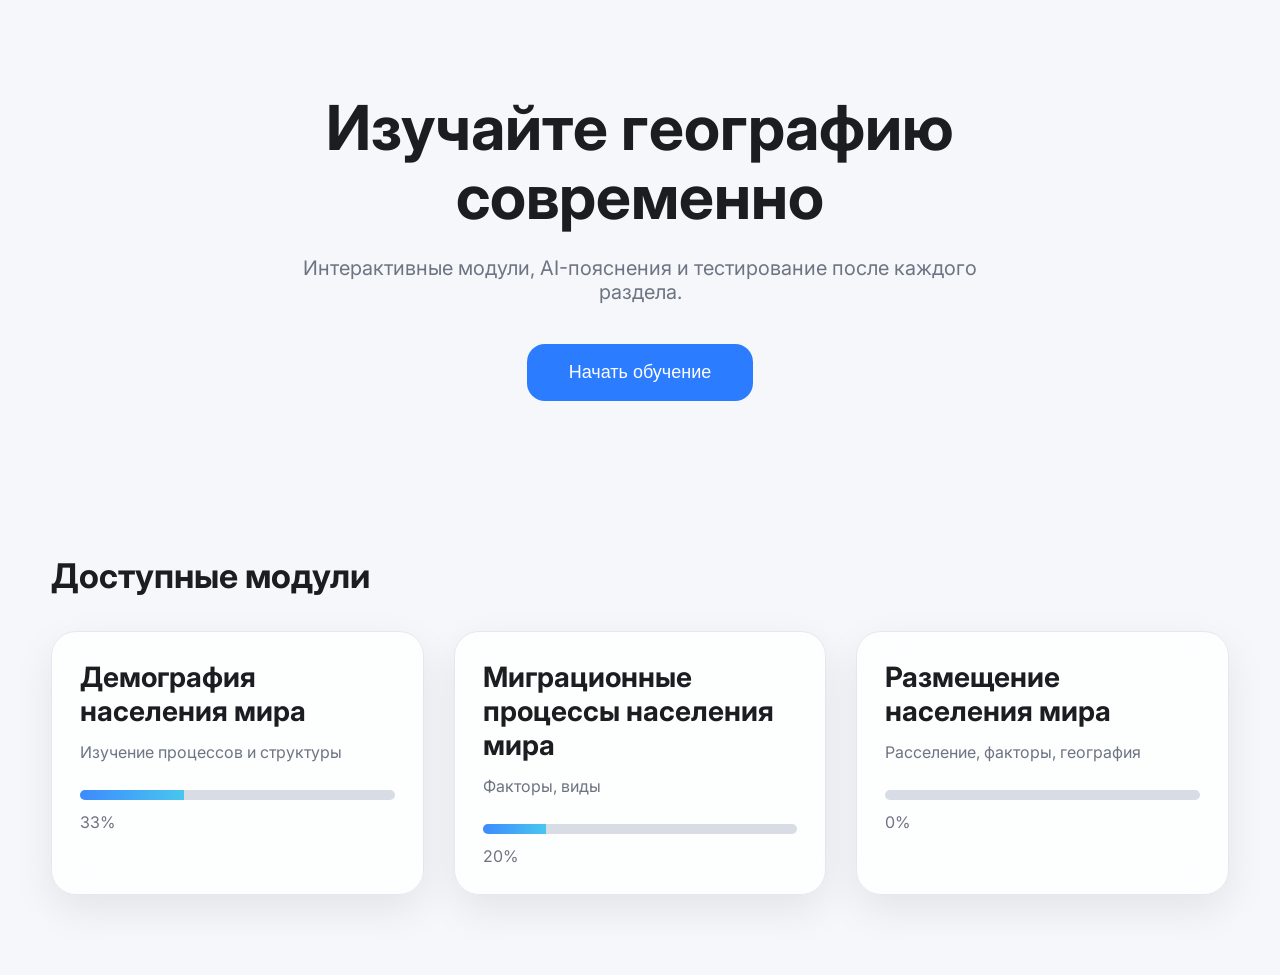
==== index.html @ cf4df2db "init" ====
<!DOCTYPE html>
<html lang="ru">
<head>
    <meta charset="UTF-8">
    <meta name="viewport" content="width=device-width, initial-scale=1.0">
    <title>GeoLearn</title>

    <link rel="stylesheet" href="style.css">

    <link rel="preconnect" href="https://fonts.googleapis.com">
    <link href="https://fonts.googleapis.com/css2?family=Inter:wght@300;400;500;600;700&display=swap" rel="stylesheet">

</head>
<body>

<section class="hero">

    <div class="hero-text">

        <h1>
            Изучайте географию<br>
            современно
        </h1>

        <p>

            Интерактивные модули, AI-пояснения
            и тестирование после каждого раздела.

        </p>

        <button>
            Начать обучение
        </button>

    </div>

</section>


<section class="modules">

    <h2>Доступные модули</h2>

    <div class="grid">

        <div class="card" id="sel1">

            <h3>
                Демография населения мира
            </h3>

            <p>
                Изучение процессов и структуры
            </p>

            <div class="progress">

                <div class="fill" style="width:33%"></div>

            </div>

            <span>33%</span>

        </div>


        <div class="card" id="sel2">
            <h3>
                Миграционные процессы населения мира
            </h3>

            <p>
                Факторы, виды
            </p>

            <div class="progress">

                <div class="fill" style="width:20%"></div>

            </div>

            <span>20%</span>

        </div>


        <div class="card" id="sel3">
            <h3>
                Размещение населения мира
            </h3>

            <p>
                Расселение, факторы, география
            </p>

            <div class="progress">

                <div class="fill" style="width:0%"></div>

            </div>

            <span>0%</span>

        </div>

    </div>

</section>

<script>
    let block1 = document.querySelector("#sel1");
    block1.addEventListener("click", (e) => {
        location.href = "./index1.html?s=11";
    });
    let block2 = document.querySelector("#sel2");
    block2.addEventListener("click", (e) => {
        location.href = "./index1.html?s=21";
    });
    let block3 = document.querySelector("#sel3");
    block3.addEventListener("click", (e) => {
        location.href = "./index1.html?s=31";
    });
</script>


</body>
</html>
---- style.css ----
*{
    margin:0;
    padding:0;
    box-sizing:border-box;
}

:root{

    --bg:#f5f7fb;
    --card:#ffffffcc;
    --text:#1b1d21;
    --accent:#2b7cff;
    --secondary:#6d7482;
    --border:#e4e7ef;
    --shadow:0 15px 40px rgba(0,0,0,.08);

}

@media (prefers-color-scheme:dark){

:root{

    --bg:#0f1115;
    --card:rgba(30,33,40,.8);
    --text:#ffffff;
    --secondary:#b9bec8;
    --border:#2d3138;
    --shadow:0 10px 35px rgba(0,0,0,.45);

}
}

body{

    font-family:Inter,sans-serif;
    background:var(--bg);
    color:var(--text);

}

/* ---------- HEADER ---------- */

header{

    display:flex;
    justify-content:space-between;
    align-items:center;

    padding:24px 70px;

}

.logo{

    font-size:28px;
    font-weight:700;

}

.logo span{

    margin-left:8px;

}

nav{

    display:flex;
    gap:35px;

}

nav a{

    color:var(--secondary);
    text-decoration:none;
    transition:.25s;

}

nav a:hover{

    color:var(--accent);

}

/* ---------- HERO ---------- */

.hero{

    display:flex;
    justify-content:center;
    align-items:center;

    min-height:55vh;

    text-align:center;

}

.hero-text{

    width:min(700px,90%);

}

.hero h1{

    font-size:62px;
    line-height:1.1;

    margin-bottom:25px;

}

.hero p{

    font-size:20px;
    color:var(--secondary);

    margin-bottom:40px;

}

button{

    border:none;
    cursor:pointer;

    background:var(--accent);
    color:white;

    padding:18px 42px;

    border-radius:18px;

    font-size:18px;

    transition:.25s;

}

button:hover{

    transform:translateY(-3px);
    box-shadow:0 15px 35px rgba(43,124,255,.35);

}

/* ---------- MODULES ---------- */

.modules{

    width:min(1300px,92%);
    margin:auto;

    margin-top:60px;
    margin-bottom:80px;

}

.modules h2{

    margin-bottom:35px;
    font-size:34px;

}

.grid{

    display:grid;

    grid-template-columns:repeat(auto-fit,minmax(320px,1fr));

    gap:30px;

}

.card{

    background:var(--card);

    backdrop-filter:blur(20px);

    border:1px solid var(--border);

    border-radius:25px;

    padding:28px;

    transition:.3s;

    box-shadow:var(--shadow);

}

.card:hover{

    transform:translateY(-8px);

}

.emoji{

    font-size:55px;

    margin-bottom:18px;

}

.card h3{

    font-size:28px;

    margin-bottom:12px;

}

.card p{

    color:var(--secondary);

    margin-bottom:24px;

    line-height:1.6;

}

.progress{

    width:100%;
    height:10px;

    border-radius:100px;

    background:#d7dce5;

    overflow:hidden;

}

.fill{

    height:100%;

    background:linear-gradient(90deg,#3d8bfd,#48c6ef);

}

.card span{

    display:block;

    margin-top:12px;

    color:var(--secondary);

}

/* ---------- MOBILE ---------- */

@media(max-width:900px){

header{

    padding:25px;

    flex-direction:column;

    gap:25px;

}

.hero h1{

    font-size:44px;

}

.hero{

    min-height:45vh;

}

}
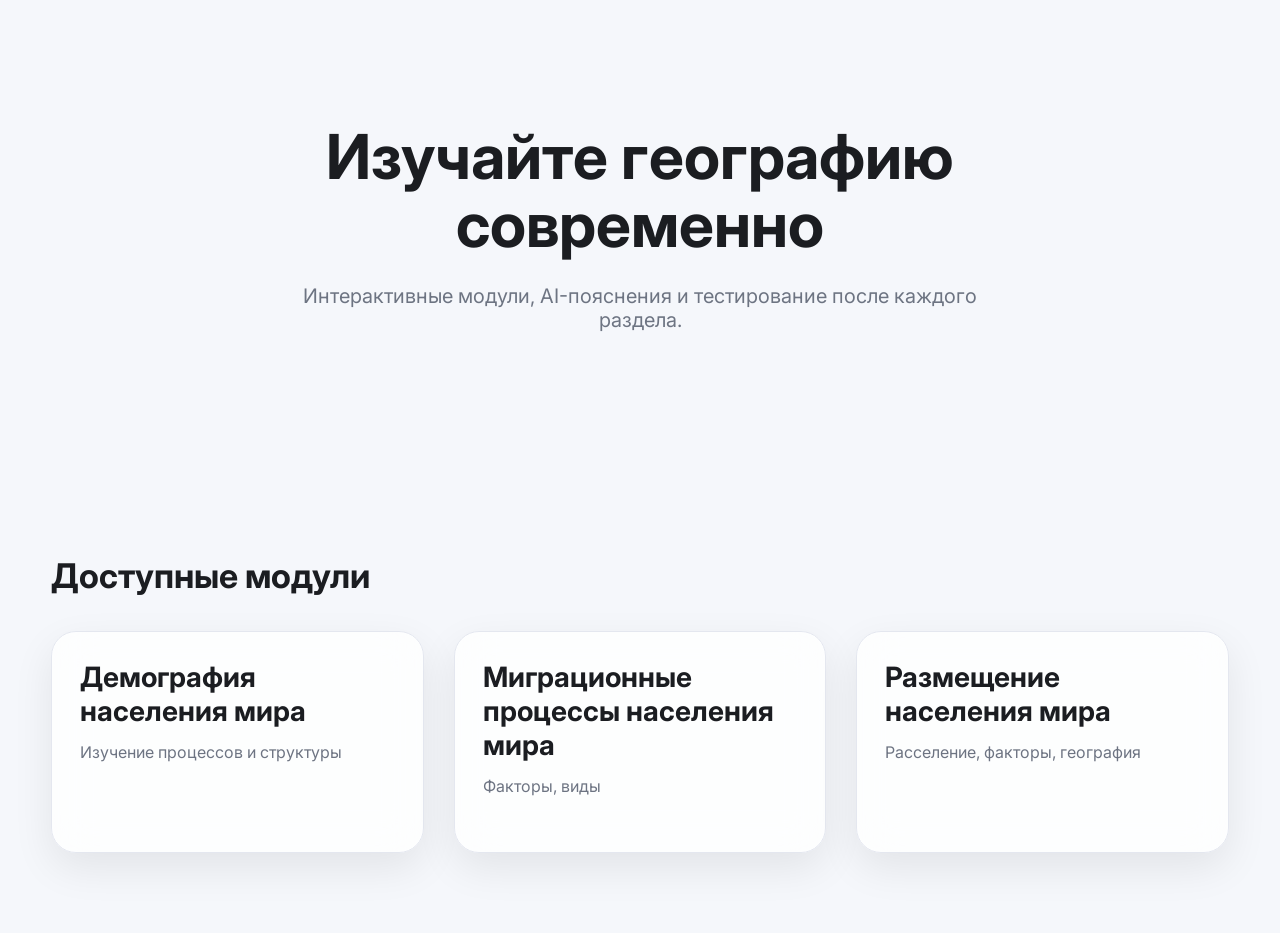
==== commit 18f7344a: "Preparing for hosting" ====
--- a/index.html
+++ b/index.html
@@ -3,7 +3,7 @@
 <head>
     <meta charset="UTF-8">
     <meta name="viewport" content="width=device-width, initial-scale=1.0">
-    <title>GeoLearn</title>
+    <title>Geography</title>
 
     <link rel="stylesheet" href="style.css">
 
@@ -29,10 +29,6 @@
 
         </p>
 
-        <button>
-            Начать обучение
-        </button>
-
     </div>
 
 </section>
@@ -54,13 +50,13 @@
                 Изучение процессов и структуры
             </p>
 
-            <div class="progress">
+            <!-- <div class="progress">
 
                 <div class="fill" style="width:33%"></div>
 
-            </div>
+            </div> -->
 
-            <span>33%</span>
+            <!-- <span>33%</span> -->
 
         </div>
 
@@ -74,13 +70,13 @@
                 Факторы, виды
             </p>
 
-            <div class="progress">
+            <!-- <div class="progress">
 
                 <div class="fill" style="width:20%"></div>
 
             </div>
 
-            <span>20%</span>
+            <span>20%</span> -->
 
         </div>
 
@@ -94,13 +90,13 @@
                 Расселение, факторы, география
             </p>
 
-            <div class="progress">
+            <!-- <div class="progress">
 
                 <div class="fill" style="width:0%"></div>
 
             </div>
 
-            <span>0%</span>
+            <span>0%</span> -->
 
         </div>
 
@@ -125,4 +121,4 @@
 
 
 </body>
-</html>+</html>
